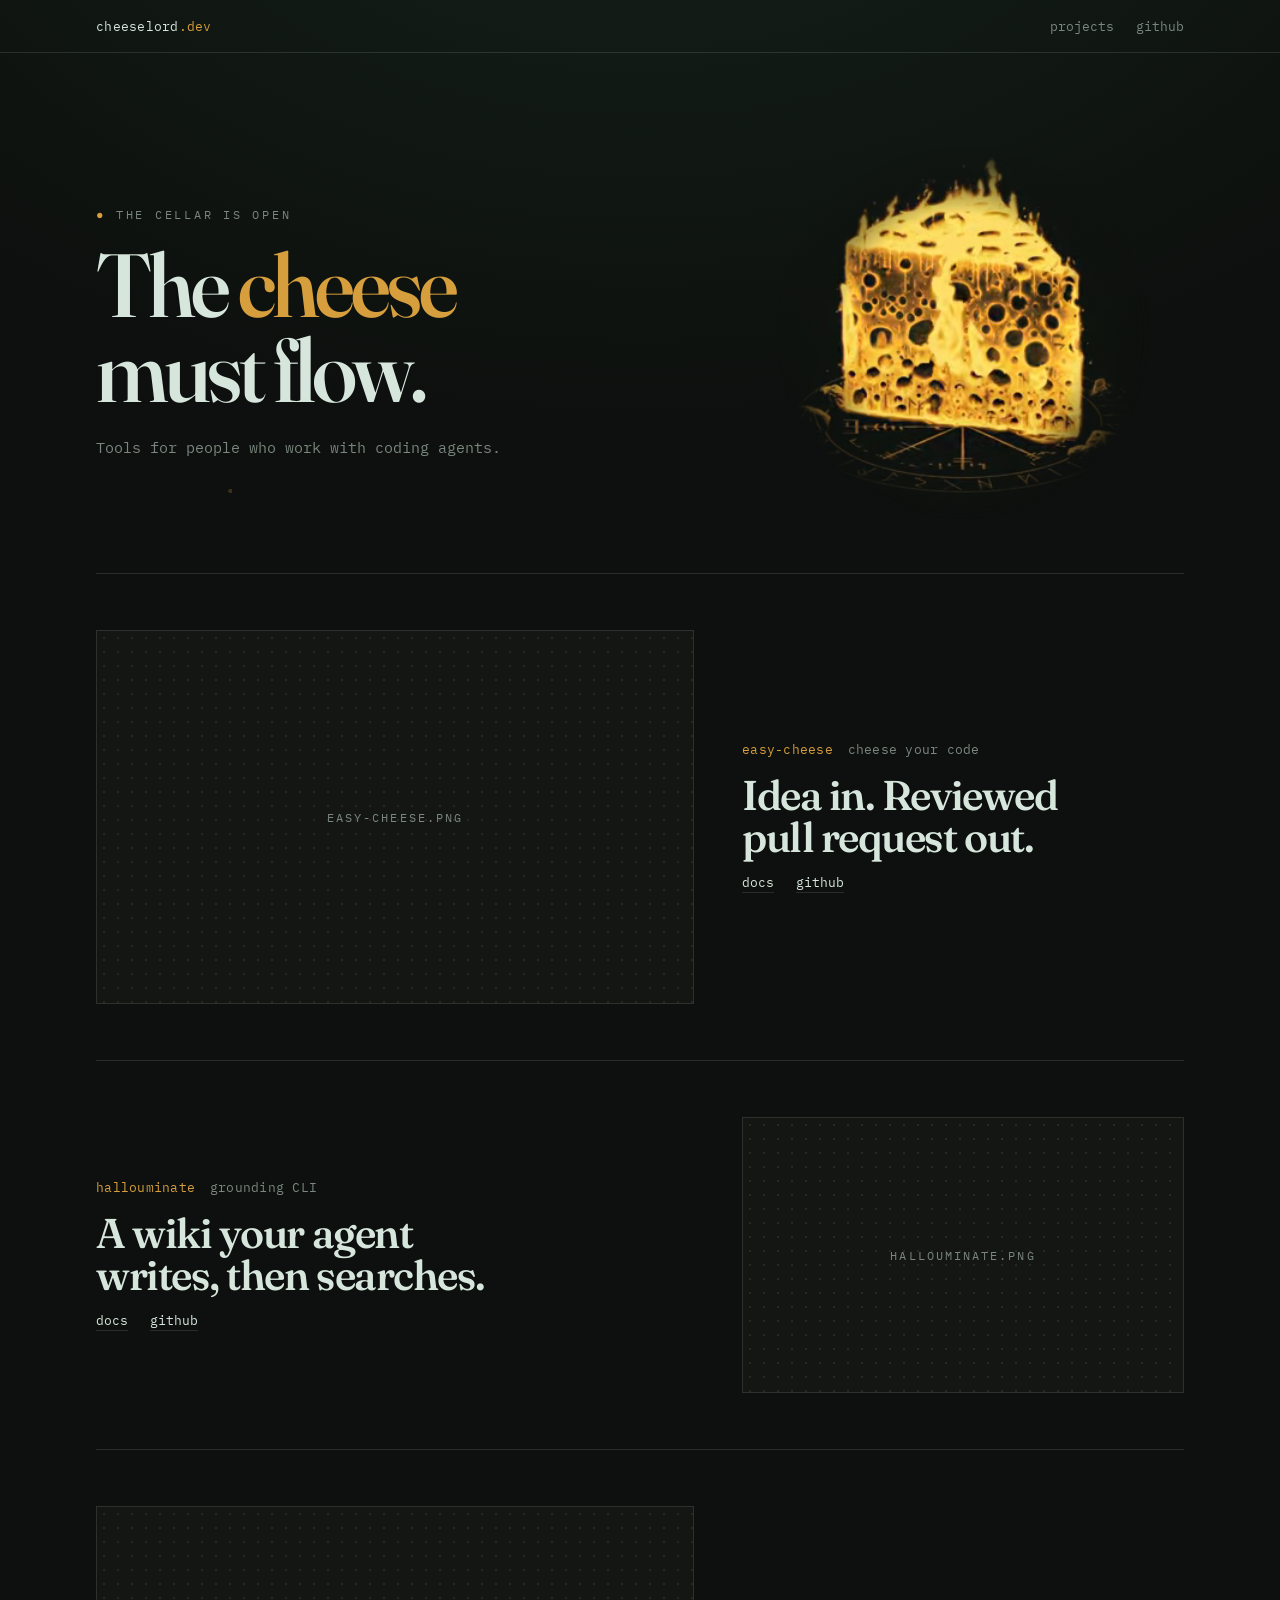
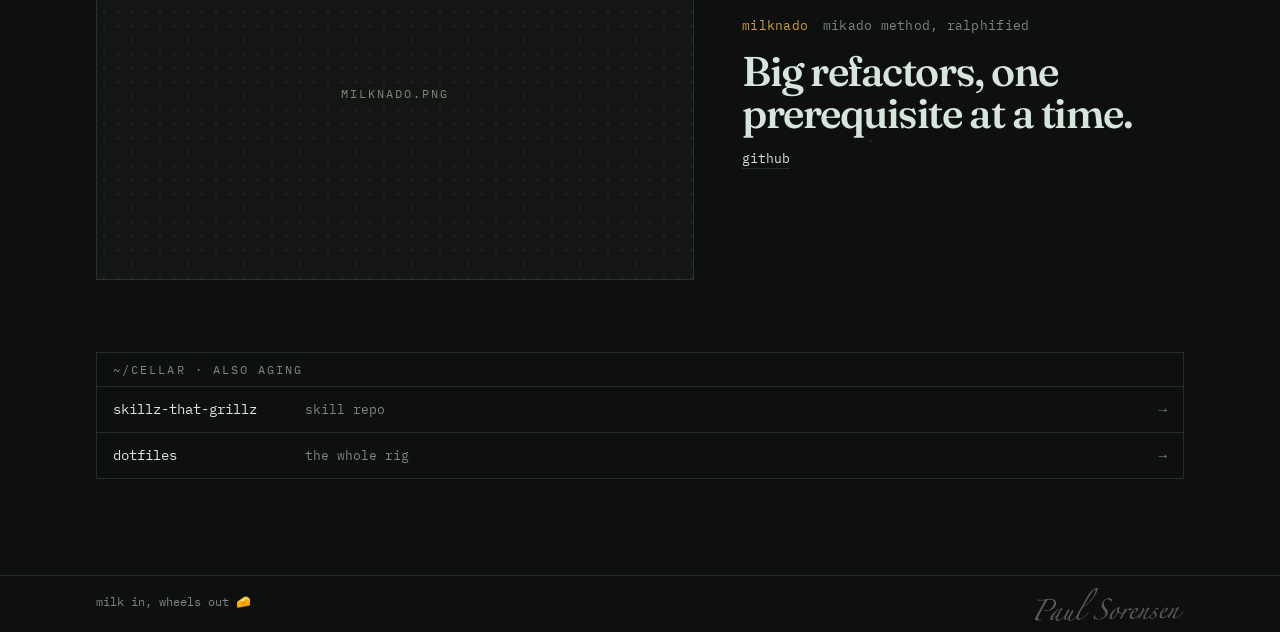
==== index.html @ 92af04fb "design: shelf layout with one line per wheel and screenshot slots Replace the single cellar listing " ====
<!doctype html>
<html lang="en">
<head>
  <meta charset="utf-8">
  <meta name="viewport" content="width=device-width, initial-scale=1">
  <meta name="color-scheme" content="dark">
  <title>🧀</title>
  <link rel="icon" type="image/png" sizes="256x256" href="favicon.png">
  <link rel="apple-touch-icon" href="apple-touch-icon.png">
  <meta name="description" content="Paul Sorensen — projects">
  <meta name="theme-color" content="#0b0e0c">
  <meta property="og:type" content="website">
  <meta property="og:title" content="Paul Sorensen — cheeselord.dev">
  <meta property="og:description" content="The cheese must flow.">
  <meta property="og:url" content="https://cheeselord.dev/">
  <meta property="og:image" content="https://cheeselord.dev/cheeselord-still.jpg">
  <link rel="preload" as="font" type="font/woff2" href="assets/fonts/fraunces-latin-variable.woff2" crossorigin>
  <link rel="preload" as="font" type="font/woff2" href="assets/fonts/ibm-plex-mono-latin.woff2" crossorigin>
  <!-- the shared shell first, this page's own additions second -->
  <link rel="stylesheet" href="styles/vendor/cheeselord.css">
  <link rel="stylesheet" href="styles/site.css">
</head>
<body>
<header>
  <div class="wrap">
    <a class="brand" href="/">cheeselord<b>.dev</b></a>
    <nav class="top" aria-label="Site"><a href="#cellar">projects</a><a href="https://github.com/paulnsorensen">github</a></nav>
  </div>
</header>
<main>

  <section class="wrap hero">
    <div>
      <p class="eyebrow">The cellar is open</p>
      <h1>The <em>cheese</em> must flow.</h1>
      <p class="lede">Tools for people who work with coding agents.</p>
    </div>
    <div class="ember-box">
      <video class="ember" width="320" height="320" autoplay muted loop playsinline
             poster="cheeselord-still.jpg" role="img" aria-label="The Cheese Lord: a block of cheese burning atop a runic sigil">
        <source src="cheeselord.webm" type="video/webm">
        <source src="cheeselord.mp4" type="video/mp4">
      </video>
    </div>
  </section>

  <div class="wrap shelf" id="cellar">

    <article class="wheel-row">
      <figure class="shot">
        <img src="assets/shots/easy-cheese.png" alt="" onerror="this.parentNode.classList.add('empty')">
        <span class="ph">easy-cheese.png</span>
      </figure>
      <div class="about">
        <span class="name">easy-cheese <i>cheese your code</i></span>
        <h2>Idea in. Reviewed pull request out.</h2>
        <p class="go"><a href="/easy-cheese">docs</a><a href="https://github.com/paulnsorensen/easy-cheese">github</a></p>
      </div>
    </article>

    <article class="wheel-row">
      <figure class="shot">
        <img src="assets/shots/hallouminate.png" alt="" onerror="this.parentNode.classList.add('empty')">
        <span class="ph">hallouminate.png</span>
      </figure>
      <div class="about">
        <span class="name">hallouminate <i>grounding CLI</i></span>
        <h2>A wiki your agent writes, then searches.</h2>
        <p class="go"><a href="/hallouminate">docs</a><a href="https://github.com/paulnsorensen/hallouminate">github</a></p>
      </div>
    </article>

    <article class="wheel-row">
      <figure class="shot">
        <img src="assets/shots/milknado.png" alt="" onerror="this.parentNode.classList.add('empty')">
        <span class="ph">milknado.png</span>
      </figure>
      <div class="about">
        <span class="name">milknado <i>mikado method, ralphified</i></span>
        <h2>Big refactors, one prerequisite at a time.</h2>
        <p class="go"><a href="https://github.com/paulnsorensen/milknado">github</a></p>
      </div>
    </article>

    <nav class="cellar" aria-label="More projects">
      <div class="cellar-head">~/cellar · also aging</div>
      <a href="https://github.com/paulnsorensen/skillz-that-grillz"><strong>skillz-that-grillz</strong> <span>skill repo</span> <i aria-hidden="true">→</i></a>
      <a href="https://github.com/paulnsorensen/dotfiles"><strong>dotfiles</strong> <span>the whole rig</span> <i aria-hidden="true">→</i></a>
    </nav>

  </div>
</main>
<footer>
  <div class="wrap"><span>milk in, wheels out 🧀</span><img class="signature" src="assets/signature.png" alt="" width="343" height="77"></div>
</footer>
<script>
  if (matchMedia("(prefers-reduced-motion: reduce)").matches) {
    const v = document.querySelector("video");
    v.removeAttribute("autoplay");
    v.pause();
  }
</script>
</body>
</html>
---- styles/vendor/cheeselord.css ----
@import "./fonts.css";
@import "./header.css";
/* The portal's cellar green is a flavor like any other, imported into a layer so
   an unlayered styles/flavors/*.css sheet a page loads wins in either import
   order — a flavored page needs no re-mapping and no import-order discipline. */
@import "./flavors/cheeselord.css" layer(flavor);

@property --cellar { syntax: "<color>"; inherits: true; initial-value: #0b0e0c; }
@property --panel { syntax: "<color>"; inherits: true; initial-value: #10140f; }
@property --bone { syntax: "<color>"; inherits: true; initial-value: #e9e2d0; }
@property --dim { syntax: "<color>"; inherits: true; initial-value: #8d8878; }
@property --gold { syntax: "<color>"; inherits: true; initial-value: #d9a13b; }
@property --glow { syntax: "<color>"; inherits: true; initial-value: #1c31248c; }

:root {
  color-scheme: dark;
  --cellar: var(--cl-ink);
  --panel: var(--cl-panel);
  --bone: var(--cl-bone);
  --dim: var(--cl-dim);
  --gold: var(--cl-amber);
  --hairline: oklch(from var(--bone) l c h / 13%);
  /* the ceiling wash above the field: takes the field's own hue, one token to retint */
  --glow: oklch(from var(--cellar) 29% 0.035 h / 55%);
}
* { box-sizing: border-box; margin: 0; }
body {
  min-block-size: 100vh;
  min-block-size: 100dvh;
  background:
    radial-gradient(circle 2px at 18% 22%, oklch(from var(--gold) l c h / 22%) 99%, transparent),
    radial-gradient(circle 1.5px at 82% 12%, oklch(from var(--bone) l c h / 10%) 99%, transparent),
    radial-gradient(circle 1.5px at 68% 78%, oklch(from var(--bone) l c h / 8%) 99%, transparent),
    radial-gradient(circle 2px at 8% 82%, oklch(from var(--bone) l c h / 7%) 99%, transparent),
    radial-gradient(circle 1.5px at 92% 55%, oklch(from var(--gold) l c h / 12%) 99%, transparent),
    radial-gradient(ellipse 60rem 40rem at 50% -10%, var(--glow), transparent),
    var(--cellar);
  color: var(--bone);
  font-family: var(--mono);
}
.wrap { width: min(68rem, calc(100% - 3rem)); margin-inline: auto; }

header { border-block-end: 1px solid var(--hairline); }
header .wrap { display: flex; align-items: baseline; justify-content: space-between; padding-block: 1.1rem; font-size: 0.82rem; }
.brand { color: var(--bone); letter-spacing: 0.02em; text-decoration: none; }
.brand b { color: var(--gold); font-weight: 400; }

main .wrap { display: grid; grid-template-columns: 1.15fr 0.85fr; gap: 3rem; align-items: center; padding-block: 5.5rem 3rem; }

.eyebrow { font-size: 0.78rem; letter-spacing: 0.22em; text-transform: uppercase; color: var(--dim); }
.eyebrow::before { content: "● "; color: var(--gold); }
h1 {
  margin-block: 1.2rem 1.4rem;
  font-family: Fraunces, Georgia, serif;
  font-variation-settings: "SOFT" 0, "WONK" 1;
  font-weight: 560;
  font-size: clamp(3.4rem, 7.5vw, 5.6rem);
  line-height: 0.95;
  letter-spacing: -0.045em;
  text-wrap: balance;
}
h1 em { font-style: normal; color: var(--gold); }
.lede { font-size: 0.95rem; line-height: 1.7; color: var(--dim); max-width: 34rem; text-wrap: pretty; }

.cellar { margin-block-start: 3.2rem; border: 1px solid var(--hairline); }
.cellar-head { padding: 0.55rem 1rem; font-size: 0.72rem; letter-spacing: 0.18em; text-transform: uppercase; color: var(--dim); border-block-end: 1px solid var(--hairline); }
.cellar a { display: grid; grid-template-columns: 11rem 1fr auto; gap: 1rem; align-items: baseline; padding: 0.85rem 1rem; color: var(--bone); text-decoration: none; font-size: 0.88rem; border-block-end: 1px solid var(--hairline); }
.cellar a:last-child { border-block-end: 0; }
.cellar a span { color: var(--dim); font-size: 0.82rem; }
.cellar a i { font-style: normal; color: var(--dim); transition: transform 0.15s; }
.cellar a:hover { background: var(--panel); }
.cellar a:hover i { color: var(--gold); transform: translateX(3px); }
.cellar a:hover strong { color: var(--gold); }
.cellar strong { font-weight: 400; }

/* the wheel: a dot-matrix wheel of gold, eyes punched out */
.wheel-box { display: grid; place-items: center; }
.wheel {
  --dot: 7px;
  inline-size: min(24rem, 90%);
  aspect-ratio: 1;
  border-radius: 50%;
  background:
    radial-gradient(circle 3rem at 63% 58%, var(--cellar) 97%, transparent),
    radial-gradient(circle 1.7rem at 34% 30%, var(--cellar) 97%, transparent),
    radial-gradient(circle 1.1rem at 42% 68%, var(--cellar) 97%, transparent),
    radial-gradient(circle calc(var(--dot) * 0.32), var(--gold) 98%, transparent) 0 0 / var(--dot) var(--dot),
    transparent;
  -webkit-mask: radial-gradient(circle closest-side, #000 98%, transparent);
  mask: radial-gradient(circle closest-side, #000 98%, transparent);
  filter: drop-shadow(0 0 3.5rem oklch(from var(--gold) l c h / 18%));
}
@media (max-width: 56rem) {
  main .wrap { grid-template-columns: 1fr; padding-block-start: 3.5rem; }
  .wheel-box { order: -1; }
  .wheel { inline-size: min(15rem, 70%); }
  .cellar a { grid-template-columns: 1fr auto; }
  .cellar a span { grid-column: 1 / -1; }
  .cellar a i { grid-row: 1; grid-column: 2; }
}

footer { border-block-start: 1px solid var(--hairline); margin-block-start: 4rem; }
footer .wrap { padding-block: 1.1rem; font-size: 0.75rem; color: var(--dim); display: flex; justify-content: space-between; gap: 1rem; flex-wrap: wrap; }
footer b { color: var(--gold); font-weight: 400; }

::selection { background: var(--gold); color: var(--cellar); }
@supports (color: contrast-color(red)) {
  ::selection { background: var(--gold); color: contrast-color(var(--gold)); }
}
:focus-visible { outline: 2px solid var(--gold); outline-offset: 3px; }
---- styles/site.css ----
/* cheeselord.dev — what is unique to this page, and nothing else.
   The shell, the fonts, the cellar flavor, and the header all come from
   @cheeselord/design, vendored under styles/vendor/ by scripts/sync-design.sh
   and loaded ahead of this file. */

/* the page is a column so the footer sits at the bottom of a short viewport */
body { display: flex; flex-direction: column; }
main { flex: 1; }

/* header: the package's brand, plus two quiet links */
.top { display: flex; gap: 1.4rem; }
.top a { color: var(--dim); text-decoration: none; }
.top a:hover { color: var(--gold); }

/* the hero keeps the package's two-column grid (main .wrap) and only tightens its bottom */
.hero { padding-block-end: 2rem; }
.lede { font-size: 0.95rem; }

/* the hero artifact: the Cheese Lord burning on his sigil, feathered into the
   cellar dark. Stands where the package's dot-matrix wheel would be. */
.ember-box { display: grid; place-items: center; }
.ember {
  inline-size: min(24rem, 90%);
  height: auto;
  display: block;
  user-select: none;
  -webkit-mask: radial-gradient(ellipse closest-side, #000 62%, transparent 97%);
  mask: radial-gradient(ellipse closest-side, #000 62%, transparent 97%);
  filter: drop-shadow(0 0 3.5rem oklch(from var(--gold) l c h / 18%));
}

/* the shelf: one row per wheel, image first, one line of type, links.
   Overrides the package's main .wrap grid, which is sized for the hero. */
main .shelf { display: block; padding-block: 0 2rem; }

.wheel-row {
  display: grid;
  grid-template-columns: 1.15fr 0.85fr;
  gap: 3rem;
  align-items: center;
  padding-block: 3.5rem;
  border-block-start: 1px solid var(--hairline);
}
.wheel-row:nth-child(even) .shot { order: 2; }

.about { display: grid; gap: 1rem; }
.name { font-size: 0.82rem; color: var(--gold); letter-spacing: 0.02em; }
.name i { font-style: normal; color: var(--dim); margin-inline-start: 0.8ch; }
.about h2 {
  font-family: Fraunces, Georgia, serif;
  font-variation-settings: "SOFT" 0, "WONK" 1;
  font-weight: 560;
  font-size: clamp(1.9rem, 3.4vw, 2.6rem);
  line-height: 1.02;
  letter-spacing: -0.035em;
  text-wrap: balance;
}
.go { display: flex; gap: 1.4rem; font-size: 0.82rem; }
.go a { color: var(--bone); text-decoration: none; border-block-end: 1px solid var(--hairline); padding-block-end: 1px; }
.go a:hover { color: var(--gold); border-color: var(--gold); }

/* the screenshot slot: assets/shots/<wheel>.png when it exists, a marked
   panel until then. The image sits in a panel with the package's hairline. */
.shot {
  position: relative;
  aspect-ratio: 16 / 10;
  max-width: 100%;
  border: 1px solid var(--hairline);
  background: var(--panel);
  overflow: hidden;
}
.shot img { display: block; inline-size: 100%; block-size: 100%; object-fit: cover; }
.shot .ph {
  position: absolute; inset: 0;
  display: none;
  place-items: center;
  font-size: 0.72rem;
  letter-spacing: 0.18em;
  text-transform: uppercase;
  color: var(--dim);
  background:
    radial-gradient(circle 1px, oklch(from var(--bone) l c h / 9%) 98%, transparent) 0 0 / 14px 14px;
}
.shot.empty img { display: none; }
.shot.empty .ph { display: grid; }

/* the rest of the cellar reuses the package's listing, with a lighter top margin */
.shelf .cellar { margin-block: 1rem 0; }

/* the signature: Zapfino pre-rendered to an image asset so the one-font-pair
   invariant holds without shipping a third face */
.signature {
  block-size: 2.1rem;
  inline-size: auto;
  margin-block: -0.4rem;
  opacity: 0.36;
  transform: rotate(-1deg);
  user-select: none;
}

@media (max-width: 56rem) {
  .ember-box { order: -1; }
  .ember { inline-size: min(15rem, 70%); }
  .wheel-row { grid-template-columns: 1fr; gap: 1.4rem; padding-block: 2.5rem; }
  .wheel-row:nth-child(even) .shot { order: 0; }
}
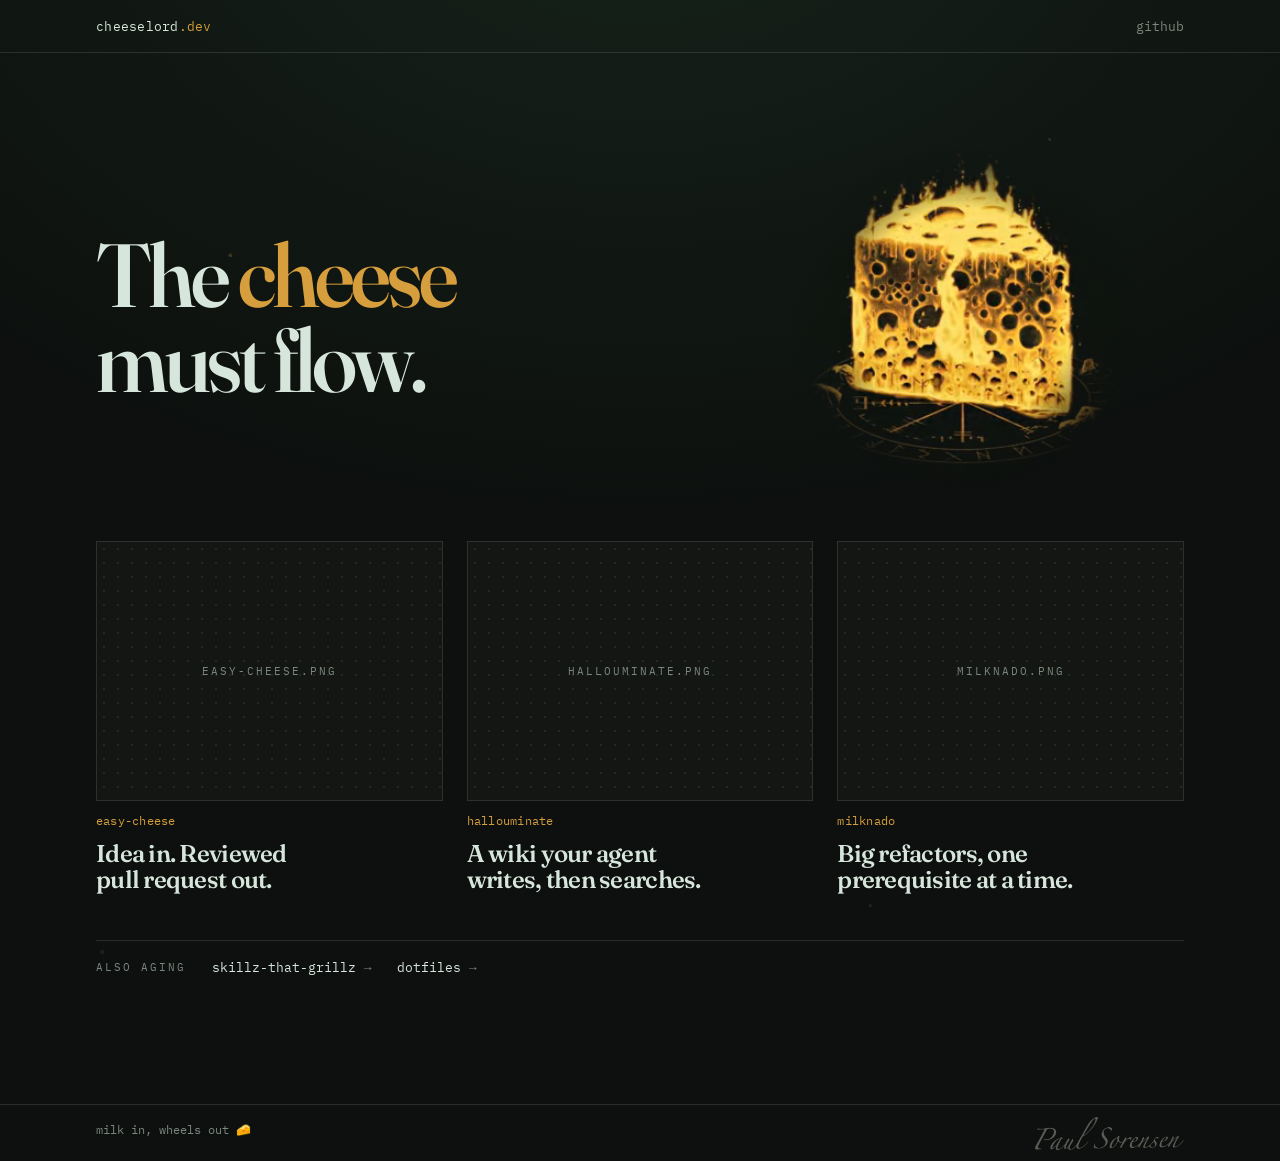
==== commit 6a0fc3bc: "design: one-screen shelf — three tiles, one line each Drop the eyebrow, lede and per-row layout. The" ====
--- a/index.html
+++ b/index.html
@@ -24,17 +24,13 @@
 <header>
   <div class="wrap">
     <a class="brand" href="/">cheeselord<b>.dev</b></a>
-    <nav class="top" aria-label="Site"><a href="#cellar">projects</a><a href="https://github.com/paulnsorensen">github</a></nav>
+    <a class="top" href="https://github.com/paulnsorensen">github</a>
   </div>
 </header>
 <main>
 
   <section class="wrap hero">
-    <div>
-      <p class="eyebrow">The cellar is open</p>
-      <h1>The <em>cheese</em> must flow.</h1>
-      <p class="lede">Tools for people who work with coding agents.</p>
-    </div>
+    <h1>The <em>cheese</em> must flow.</h1>
     <div class="ember-box">
       <video class="ember" width="320" height="320" autoplay muted loop playsinline
              poster="cheeselord-still.jpg" role="img" aria-label="The Cheese Lord: a block of cheese burning atop a runic sigil">
@@ -44,51 +40,39 @@
     </div>
   </section>
 
-  <div class="wrap shelf" id="cellar">
-
-    <article class="wheel-row">
+  <section class="wrap shelf" aria-label="Projects">
+    <a class="tile" href="/easy-cheese">
       <figure class="shot">
         <img src="assets/shots/easy-cheese.png" alt="" onerror="this.parentNode.classList.add('empty')">
         <span class="ph">easy-cheese.png</span>
       </figure>
-      <div class="about">
-        <span class="name">easy-cheese <i>cheese your code</i></span>
-        <h2>Idea in. Reviewed pull request out.</h2>
-        <p class="go"><a href="/easy-cheese">docs</a><a href="https://github.com/paulnsorensen/easy-cheese">github</a></p>
-      </div>
-    </article>
-
-    <article class="wheel-row">
+      <span class="name">easy-cheese</span>
+      <h2>Idea in. Reviewed pull request out.</h2>
+    </a>
+    <a class="tile" href="/hallouminate">
       <figure class="shot">
         <img src="assets/shots/hallouminate.png" alt="" onerror="this.parentNode.classList.add('empty')">
         <span class="ph">hallouminate.png</span>
       </figure>
-      <div class="about">
-        <span class="name">hallouminate <i>grounding CLI</i></span>
-        <h2>A wiki your agent writes, then searches.</h2>
-        <p class="go"><a href="/hallouminate">docs</a><a href="https://github.com/paulnsorensen/hallouminate">github</a></p>
-      </div>
-    </article>
-
-    <article class="wheel-row">
+      <span class="name">hallouminate</span>
+      <h2>A wiki your agent writes, then searches.</h2>
+    </a>
+    <a class="tile" href="https://github.com/paulnsorensen/milknado">
       <figure class="shot">
         <img src="assets/shots/milknado.png" alt="" onerror="this.parentNode.classList.add('empty')">
         <span class="ph">milknado.png</span>
       </figure>
-      <div class="about">
-        <span class="name">milknado <i>mikado method, ralphified</i></span>
-        <h2>Big refactors, one prerequisite at a time.</h2>
-        <p class="go"><a href="https://github.com/paulnsorensen/milknado">github</a></p>
-      </div>
-    </article>
+      <span class="name">milknado</span>
+      <h2>Big refactors, one prerequisite at a time.</h2>
+    </a>
+  </section>
 
-    <nav class="cellar" aria-label="More projects">
-      <div class="cellar-head">~/cellar · also aging</div>
-      <a href="https://github.com/paulnsorensen/skillz-that-grillz"><strong>skillz-that-grillz</strong> <span>skill repo</span> <i aria-hidden="true">→</i></a>
-      <a href="https://github.com/paulnsorensen/dotfiles"><strong>dotfiles</strong> <span>the whole rig</span> <i aria-hidden="true">→</i></a>
-    </nav>
+  <p class="wrap also">
+    <span>also aging</span>
+    <a href="https://github.com/paulnsorensen/skillz-that-grillz">skillz-that-grillz</a>
+    <a href="https://github.com/paulnsorensen/dotfiles">dotfiles</a>
+  </p>
 
-  </div>
 </main>
 <footer>
   <div class="wrap"><span>milk in, wheels out 🧀</span><img class="signature" src="assets/signature.png" alt="" width="343" height="77"></div>
--- a/styles/site.css
+++ b/styles/site.css
@@ -7,20 +7,19 @@
 body { display: flex; flex-direction: column; }
 main { flex: 1; }
 
-/* header: the package's brand, plus two quiet links */
-.top { display: flex; gap: 1.4rem; }
-.top a { color: var(--dim); text-decoration: none; }
-.top a:hover { color: var(--gold); }
+/* header: the package's brand, plus one quiet link */
+.top { color: var(--dim); text-decoration: none; }
+.top:hover { color: var(--gold); }
 
-/* the hero keeps the package's two-column grid (main .wrap) and only tightens its bottom */
-.hero { padding-block-end: 2rem; }
-.lede { font-size: 0.95rem; }
+/* the hero keeps the package's two-column grid (main .wrap): headline, ember */
+.hero { padding-block: 4.5rem 3rem; }
+.hero h1 { margin-block: 0; }
 
 /* the hero artifact: the Cheese Lord burning on his sigil, feathered into the
    cellar dark. Stands where the package's dot-matrix wheel would be. */
 .ember-box { display: grid; place-items: center; }
 .ember {
-  inline-size: min(24rem, 90%);
+  inline-size: min(22rem, 90%);
   height: auto;
   display: block;
   user-select: none;
@@ -29,63 +28,65 @@
   filter: drop-shadow(0 0 3.5rem oklch(from var(--gold) l c h / 18%));
 }
 
-/* the shelf: one row per wheel, image first, one line of type, links.
+/* the shelf: three tiles side by side, each one link — image, name, one line.
    Overrides the package's main .wrap grid, which is sized for the hero. */
-main .shelf { display: block; padding-block: 0 2rem; }
-
-.wheel-row {
-  display: grid;
-  grid-template-columns: 1.15fr 0.85fr;
-  gap: 3rem;
-  align-items: center;
-  padding-block: 3.5rem;
-  border-block-start: 1px solid var(--hairline);
+main .shelf {
+  grid-template-columns: repeat(3, 1fr);
+  gap: 1.5rem;
+  align-items: start;
+  padding-block: 0;
 }
-.wheel-row:nth-child(even) .shot { order: 2; }
-
-.about { display: grid; gap: 1rem; }
-.name { font-size: 0.82rem; color: var(--gold); letter-spacing: 0.02em; }
-.name i { font-style: normal; color: var(--dim); margin-inline-start: 0.8ch; }
-.about h2 {
+.tile { display: grid; gap: 0.7rem; color: var(--bone); text-decoration: none; }
+.name { font-size: 0.78rem; letter-spacing: 0.02em; color: var(--gold); }
+.tile h2 {
   font-family: Fraunces, Georgia, serif;
   font-variation-settings: "SOFT" 0, "WONK" 1;
   font-weight: 560;
-  font-size: clamp(1.9rem, 3.4vw, 2.6rem);
-  line-height: 1.02;
-  letter-spacing: -0.035em;
+  font-size: clamp(1.35rem, 1.9vw, 1.6rem);
+  line-height: 1.08;
+  letter-spacing: -0.03em;
   text-wrap: balance;
 }
-.go { display: flex; gap: 1.4rem; font-size: 0.82rem; }
-.go a { color: var(--bone); text-decoration: none; border-block-end: 1px solid var(--hairline); padding-block-end: 1px; }
-.go a:hover { color: var(--gold); border-color: var(--gold); }
+.tile:hover h2 { color: var(--gold); }
 
 /* the screenshot slot: assets/shots/<wheel>.png when it exists, a marked
-   panel until then. The image sits in a panel with the package's hairline. */
+   panel until then */
 .shot {
   position: relative;
-  aspect-ratio: 16 / 10;
+  aspect-ratio: 4 / 3;
   max-width: 100%;
   border: 1px solid var(--hairline);
   background: var(--panel);
   overflow: hidden;
+  transition: border-color 0.15s;
 }
+.tile:hover .shot { border-color: var(--gold); }
 .shot img { display: block; inline-size: 100%; block-size: 100%; object-fit: cover; }
 .shot .ph {
   position: absolute; inset: 0;
   display: none;
   place-items: center;
-  font-size: 0.72rem;
+  font-size: 0.7rem;
   letter-spacing: 0.18em;
   text-transform: uppercase;
   color: var(--dim);
-  background:
-    radial-gradient(circle 1px, oklch(from var(--bone) l c h / 9%) 98%, transparent) 0 0 / 14px 14px;
+  background: radial-gradient(circle 1px, oklch(from var(--bone) l c h / 9%) 98%, transparent) 0 0 / 14px 14px;
 }
 .shot.empty img { display: none; }
 .shot.empty .ph { display: grid; }
 
-/* the rest of the cellar reuses the package's listing, with a lighter top margin */
-.shelf .cellar { margin-block: 1rem 0; }
+/* the rest of the cellar, on one line */
+main .also {
+  display: flex; flex-wrap: wrap; gap: 0.4rem 1.6rem;
+  margin-block: 3rem 1rem;
+  padding-block-start: 1.1rem;
+  border-block-start: 1px solid var(--hairline);
+  font-size: 0.8rem;
+}
+.also span { color: var(--dim); letter-spacing: 0.18em; text-transform: uppercase; font-size: 0.7rem; align-self: center; }
+.also a { color: var(--bone); text-decoration: none; }
+.also a:hover { color: var(--gold); }
+.also a::after { content: " →"; color: var(--dim); }
 
 /* the signature: Zapfino pre-rendered to an image asset so the one-font-pair
    invariant holds without shipping a third face */
@@ -99,8 +100,8 @@
 }
 
 @media (max-width: 56rem) {
+  .hero { padding-block: 2.5rem 2rem; }
   .ember-box { order: -1; }
   .ember { inline-size: min(15rem, 70%); }
-  .wheel-row { grid-template-columns: 1fr; gap: 1.4rem; padding-block: 2.5rem; }
-  .wheel-row:nth-child(even) .shot { order: 0; }
+  main .shelf { grid-template-columns: 1fr; gap: 2.2rem; }
 }
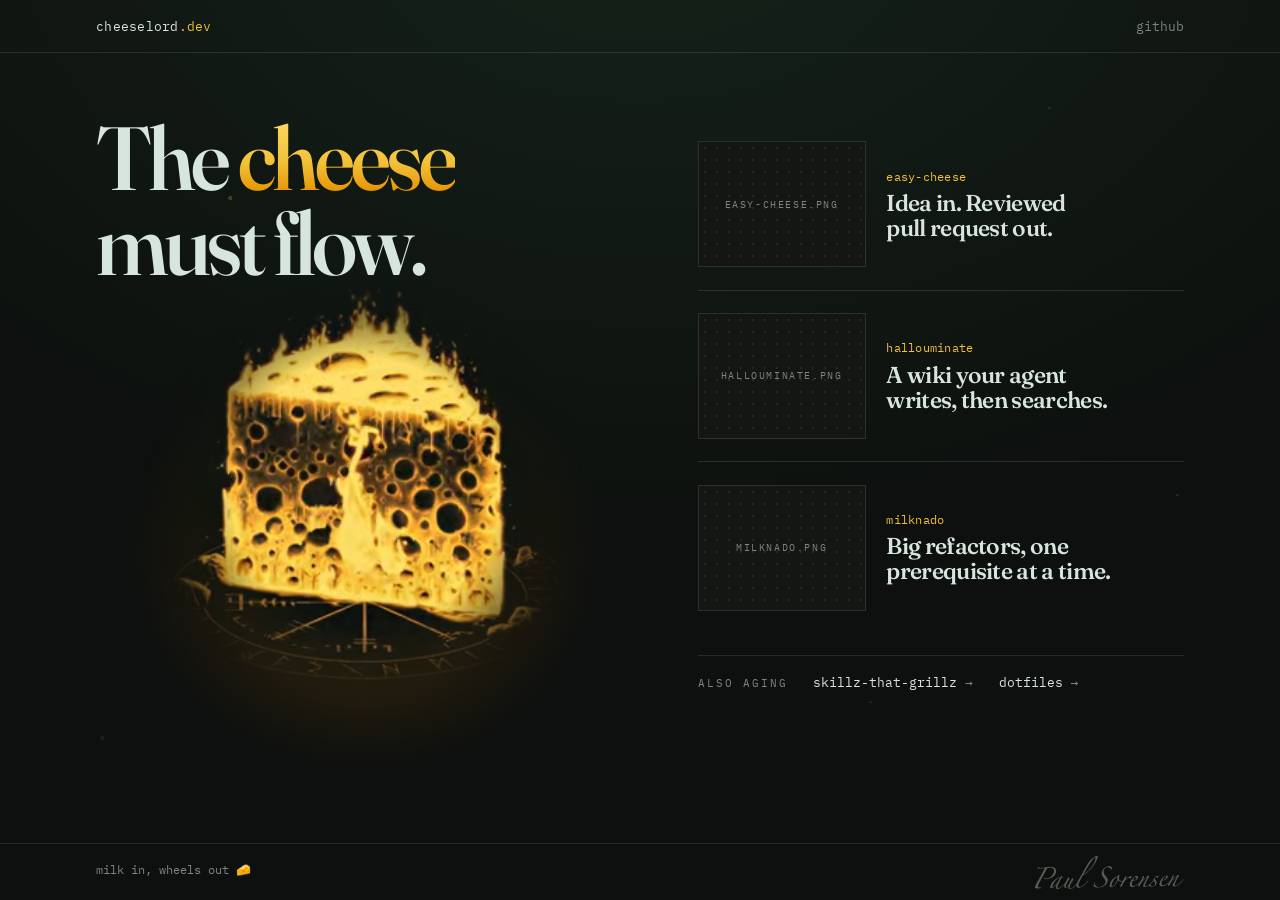
==== commit 5dd406a5: "design: altar left, shelf right; accent takes the ember's yellow Two columns filling the viewport: t" ====
--- a/index.html
+++ b/index.html
@@ -28,51 +28,58 @@
   </div>
 </header>
 <main>
+  <div class="wrap stage">
 
-  <section class="wrap hero">
-    <h1>The <em>cheese</em> must flow.</h1>
-    <div class="ember-box">
-      <video class="ember" width="320" height="320" autoplay muted loop playsinline
-             poster="cheeselord-still.jpg" role="img" aria-label="The Cheese Lord: a block of cheese burning atop a runic sigil">
-        <source src="cheeselord.webm" type="video/webm">
-        <source src="cheeselord.mp4" type="video/mp4">
-      </video>
-    </div>
-  </section>
+    <section class="altar" aria-label="Intro">
+      <h1>The <em>cheese</em> must flow.</h1>
+      <div class="ember-box">
+        <video class="ember" width="320" height="320" autoplay muted loop playsinline
+               poster="cheeselord-still.jpg" role="img" aria-label="The Cheese Lord: a block of cheese burning atop a runic sigil">
+          <source src="cheeselord.webm" type="video/webm">
+          <source src="cheeselord.mp4" type="video/mp4">
+        </video>
+      </div>
+    </section>
 
-  <section class="wrap shelf" aria-label="Projects">
-    <a class="tile" href="/easy-cheese">
-      <figure class="shot">
-        <img src="assets/shots/easy-cheese.png" alt="" onerror="this.parentNode.classList.add('empty')">
-        <span class="ph">easy-cheese.png</span>
-      </figure>
-      <span class="name">easy-cheese</span>
-      <h2>Idea in. Reviewed pull request out.</h2>
-    </a>
-    <a class="tile" href="/hallouminate">
-      <figure class="shot">
-        <img src="assets/shots/hallouminate.png" alt="" onerror="this.parentNode.classList.add('empty')">
-        <span class="ph">hallouminate.png</span>
-      </figure>
-      <span class="name">hallouminate</span>
-      <h2>A wiki your agent writes, then searches.</h2>
-    </a>
-    <a class="tile" href="https://github.com/paulnsorensen/milknado">
-      <figure class="shot">
-        <img src="assets/shots/milknado.png" alt="" onerror="this.parentNode.classList.add('empty')">
-        <span class="ph">milknado.png</span>
-      </figure>
-      <span class="name">milknado</span>
-      <h2>Big refactors, one prerequisite at a time.</h2>
-    </a>
-  </section>
+    <section class="shelf" aria-label="Projects">
+      <a class="tile" href="/easy-cheese">
+        <figure class="shot">
+          <img src="assets/shots/easy-cheese.png" alt="" onerror="this.parentNode.classList.add('empty')">
+          <span class="ph">easy-cheese.png</span>
+        </figure>
+        <span class="about">
+          <span class="name">easy-cheese</span>
+          <h2>Idea in. Reviewed pull request out.</h2>
+        </span>
+      </a>
+      <a class="tile" href="/hallouminate">
+        <figure class="shot">
+          <img src="assets/shots/hallouminate.png" alt="" onerror="this.parentNode.classList.add('empty')">
+          <span class="ph">hallouminate.png</span>
+        </figure>
+        <span class="about">
+          <span class="name">hallouminate</span>
+          <h2>A wiki your agent writes, then searches.</h2>
+        </span>
+      </a>
+      <a class="tile" href="https://github.com/paulnsorensen/milknado">
+        <figure class="shot">
+          <img src="assets/shots/milknado.png" alt="" onerror="this.parentNode.classList.add('empty')">
+          <span class="ph">milknado.png</span>
+        </figure>
+        <span class="about">
+          <span class="name">milknado</span>
+          <h2>Big refactors, one prerequisite at a time.</h2>
+        </span>
+      </a>
+      <p class="also">
+        <span>also aging</span>
+        <a href="https://github.com/paulnsorensen/skillz-that-grillz">skillz-that-grillz</a>
+        <a href="https://github.com/paulnsorensen/dotfiles">dotfiles</a>
+      </p>
+    </section>
 
-  <p class="wrap also">
-    <span>also aging</span>
-    <a href="https://github.com/paulnsorensen/skillz-that-grillz">skillz-that-grillz</a>
-    <a href="https://github.com/paulnsorensen/dotfiles">dotfiles</a>
-  </p>
-
+  </div>
 </main>
 <footer>
   <div class="wrap"><span>milk in, wheels out 🧀</span><img class="signature" src="assets/signature.png" alt="" width="343" height="77"></div>
--- a/styles/site.css
+++ b/styles/site.css
@@ -3,46 +3,90 @@
    @cheeselord/design, vendored under styles/vendor/ by scripts/sync-design.sh
    and loaded ahead of this file. */
 
+/* The accent takes its color from the ember itself: the loop burns at
+   #f0c048 / #f0d860 with #c07818 in the shadows, so the page's gold moves
+   from the package's aged amber to the flame's own yellow, and the ember's
+   glow is orange. The cellar green underneath stays as the package set it. */
+:root {
+  --cl-amber: oklch(83% 0.155 88);
+  --flame: oklch(66% 0.17 60);
+}
+
 /* the page is a column so the footer sits at the bottom of a short viewport */
 body { display: flex; flex-direction: column; }
-main { flex: 1; }
+main { flex: 1; display: flex; }
 
 /* header: the package's brand, plus one quiet link */
 .top { color: var(--dim); text-decoration: none; }
 .top:hover { color: var(--gold); }
 
-/* the hero keeps the package's two-column grid (main .wrap): headline, ember */
-.hero { padding-block: 4.5rem 3rem; }
-.hero h1 { margin-block: 0; }
+/* the stage: altar on the left, shelf on the right, filling the viewport.
+   Overrides the package's main .wrap grid, which is sized for its own hero. */
+main .stage {
+  grid-template-columns: 1.05fr 0.95fr;
+  gap: clamp(2rem, 5vw, 5rem);
+  align-items: stretch;
+  padding-block: 2.5rem;
+}
 
-/* the hero artifact: the Cheese Lord burning on his sigil, feathered into the
-   cellar dark. Stands where the package's dot-matrix wheel would be. */
-.ember-box { display: grid; place-items: center; }
+/* the altar: the headline standing over the burning wheel */
+.altar {
+  position: relative;
+  display: grid;
+  align-content: center;
+  gap: 0.5rem;
+  padding-block: 1rem;
+}
+.altar::before {
+  /* the fire's own light on the cellar wall */
+  content: "";
+  position: absolute;
+  inset: -10% -20%;
+  z-index: -1;
+  pointer-events: none;
+  background:
+    radial-gradient(ellipse 45% 40% at 50% 68%, oklch(from var(--flame) l c h / 24%), transparent 70%),
+    radial-gradient(ellipse 30% 25% at 50% 72%, oklch(from var(--gold) l c h / 14%), transparent 70%);
+}
+.altar h1 { margin-block: 0; position: relative; z-index: 1; }
+.altar h1 em {
+  /* the word burns like the wheel: pale yellow at the top, ember at the base */
+  background: linear-gradient(180deg, oklch(from var(--gold) 92% 0.14 95) 0%, var(--gold) 55%, var(--flame) 100%);
+  -webkit-background-clip: text;
+  background-clip: text;
+  color: transparent;
+}
+.ember-box { display: grid; place-items: center; margin-block-start: -1.5rem; }
 .ember {
-  inline-size: min(22rem, 90%);
+  inline-size: min(28rem, 100%);
   height: auto;
   display: block;
   user-select: none;
-  -webkit-mask: radial-gradient(ellipse closest-side, #000 62%, transparent 97%);
-  mask: radial-gradient(ellipse closest-side, #000 62%, transparent 97%);
-  filter: drop-shadow(0 0 3.5rem oklch(from var(--gold) l c h / 18%));
+  -webkit-mask: radial-gradient(ellipse closest-side, #000 60%, transparent 97%);
+  mask: radial-gradient(ellipse closest-side, #000 60%, transparent 97%);
+  filter: drop-shadow(0 0 4rem oklch(from var(--flame) l c h / 30%));
 }
 
-/* the shelf: three tiles side by side, each one link — image, name, one line.
-   Overrides the package's main .wrap grid, which is sized for the hero. */
-main .shelf {
-  grid-template-columns: repeat(3, 1fr);
-  gap: 1.5rem;
-  align-items: start;
-  padding-block: 0;
+/* the shelf: the wheels stacked, each one link — thumbnail, name, one line */
+.shelf { display: grid; align-content: center; }
+.tile {
+  display: grid;
+  grid-template-columns: minmax(8rem, 10.5rem) 1fr;
+  gap: 1.3rem;
+  align-items: center;
+  padding-block: 1.4rem;
+  color: var(--bone);
+  text-decoration: none;
+  border-block-start: 1px solid var(--hairline);
 }
-.tile { display: grid; gap: 0.7rem; color: var(--bone); text-decoration: none; }
+.tile:first-child { border-block-start: 0; padding-block-start: 0; }
+.about { display: grid; gap: 0.45rem; }
 .name { font-size: 0.78rem; letter-spacing: 0.02em; color: var(--gold); }
 .tile h2 {
   font-family: Fraunces, Georgia, serif;
   font-variation-settings: "SOFT" 0, "WONK" 1;
   font-weight: 560;
-  font-size: clamp(1.35rem, 1.9vw, 1.6rem);
+  font-size: clamp(1.3rem, 1.8vw, 1.55rem);
   line-height: 1.08;
   letter-spacing: -0.03em;
   text-wrap: balance;
@@ -66,19 +110,19 @@
   position: absolute; inset: 0;
   display: none;
   place-items: center;
-  font-size: 0.7rem;
-  letter-spacing: 0.18em;
+  font-size: 0.62rem;
+  letter-spacing: 0.16em;
   text-transform: uppercase;
   color: var(--dim);
-  background: radial-gradient(circle 1px, oklch(from var(--bone) l c h / 9%) 98%, transparent) 0 0 / 14px 14px;
+  background: radial-gradient(circle 1px, oklch(from var(--bone) l c h / 9%) 98%, transparent) 0 0 / 12px 12px;
 }
 .shot.empty img { display: none; }
 .shot.empty .ph { display: grid; }
 
 /* the rest of the cellar, on one line */
-main .also {
+.also {
   display: flex; flex-wrap: wrap; gap: 0.4rem 1.6rem;
-  margin-block: 3rem 1rem;
+  margin-block-start: 1.4rem;
   padding-block-start: 1.1rem;
   border-block-start: 1px solid var(--hairline);
   font-size: 0.8rem;
@@ -100,8 +144,11 @@
 }
 
 @media (max-width: 56rem) {
-  .hero { padding-block: 2.5rem 2rem; }
-  .ember-box { order: -1; }
-  .ember { inline-size: min(15rem, 70%); }
-  main .shelf { grid-template-columns: 1fr; gap: 2.2rem; }
+  main .stage { padding-block: 2rem; }
+  .altar { text-align: center; }
+  .ember-box { margin-block-start: -0.5rem; }
+  .ember { inline-size: min(18rem, 80%); }
 }
+@media (max-width: 30rem) {
+  .tile { grid-template-columns: 1fr; gap: 0.8rem; }
+}
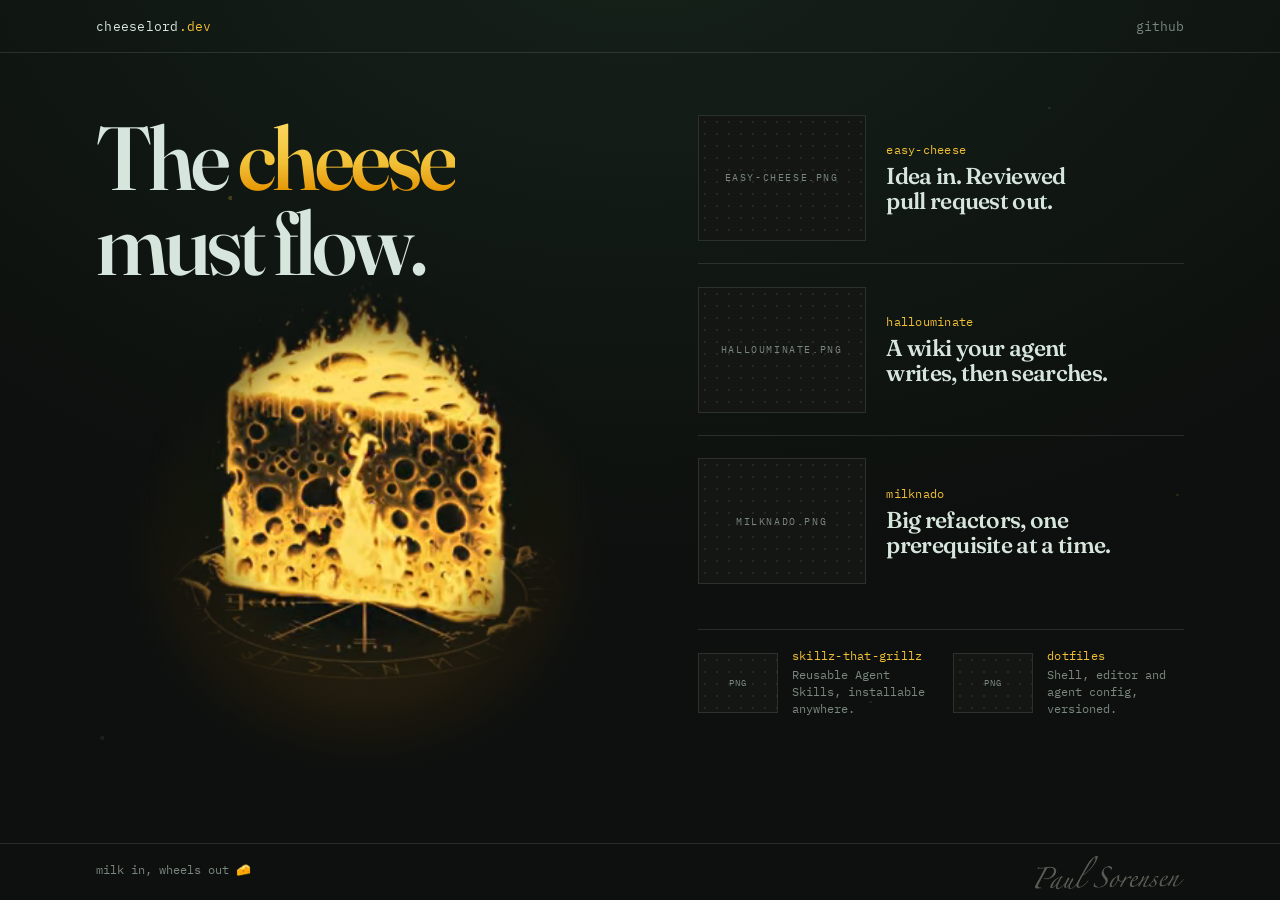
==== commit bdbdb4a3: "design: the smaller wheels get a thumbnail and a quiet one-liner Co-Authored-By: Claude Fable 5.1 <n" ====
--- a/index.html
+++ b/index.html
@@ -72,11 +72,28 @@
           <h2>Big refactors, one prerequisite at a time.</h2>
         </span>
       </a>
-      <p class="also">
-        <span>also aging</span>
-        <a href="https://github.com/paulnsorensen/skillz-that-grillz">skillz-that-grillz</a>
-        <a href="https://github.com/paulnsorensen/dotfiles">dotfiles</a>
-      </p>
+      <div class="also" aria-label="Also aging">
+        <a class="tile small" href="https://github.com/paulnsorensen/skillz-that-grillz">
+          <figure class="shot">
+            <img src="assets/shots/skillz-that-grillz.png" alt="" onerror="this.parentNode.classList.add('empty')">
+            <span class="ph">png</span>
+          </figure>
+          <span class="about">
+            <span class="name">skillz-that-grillz</span>
+            <span class="line">Reusable Agent Skills, installable anywhere.</span>
+          </span>
+        </a>
+        <a class="tile small" href="https://github.com/paulnsorensen/dotfiles">
+          <figure class="shot">
+            <img src="assets/shots/dotfiles.png" alt="" onerror="this.parentNode.classList.add('empty')">
+            <span class="ph">png</span>
+          </figure>
+          <span class="about">
+            <span class="name">dotfiles</span>
+            <span class="line">Shell, editor and agent config, versioned.</span>
+          </span>
+        </a>
+      </div>
     </section>
 
   </div>
--- a/styles/site.css
+++ b/styles/site.css
@@ -119,18 +119,25 @@
 .shot.empty img { display: none; }
 .shot.empty .ph { display: grid; }
 
-/* the rest of the cellar, on one line */
+/* the rest of the cellar: the same row, at half size and half the voice */
 .also {
-  display: flex; flex-wrap: wrap; gap: 0.4rem 1.6rem;
+  display: grid;
+  grid-template-columns: 1fr 1fr;
+  gap: 0 1.5rem;
   margin-block-start: 1.4rem;
-  padding-block-start: 1.1rem;
   border-block-start: 1px solid var(--hairline);
-  font-size: 0.8rem;
 }
-.also span { color: var(--dim); letter-spacing: 0.18em; text-transform: uppercase; font-size: 0.7rem; align-self: center; }
-.also a { color: var(--bone); text-decoration: none; }
-.also a:hover { color: var(--gold); }
-.also a::after { content: " →"; color: var(--dim); }
+.tile.small {
+  grid-template-columns: 5rem 1fr;
+  gap: 0.9rem;
+  padding-block: 1.1rem 0;
+  border-block-start: 0;
+}
+.tile.small .about { gap: 0.2rem; }
+.tile.small .name { font-size: 0.74rem; }
+.tile.small .line { font-size: 0.74rem; line-height: 1.45; color: var(--dim); }
+.tile.small:hover .line { color: var(--bone); }
+.tile.small .shot .ph { font-size: 0.55rem; letter-spacing: 0.12em; }
 
 /* the signature: Zapfino pre-rendered to an image asset so the one-font-pair
    invariant holds without shipping a third face */
@@ -151,4 +158,6 @@
 }
 @media (max-width: 30rem) {
   .tile { grid-template-columns: 1fr; gap: 0.8rem; }
+  .also { grid-template-columns: 1fr; }
+  .tile.small { grid-template-columns: 5rem 1fr; }
 }
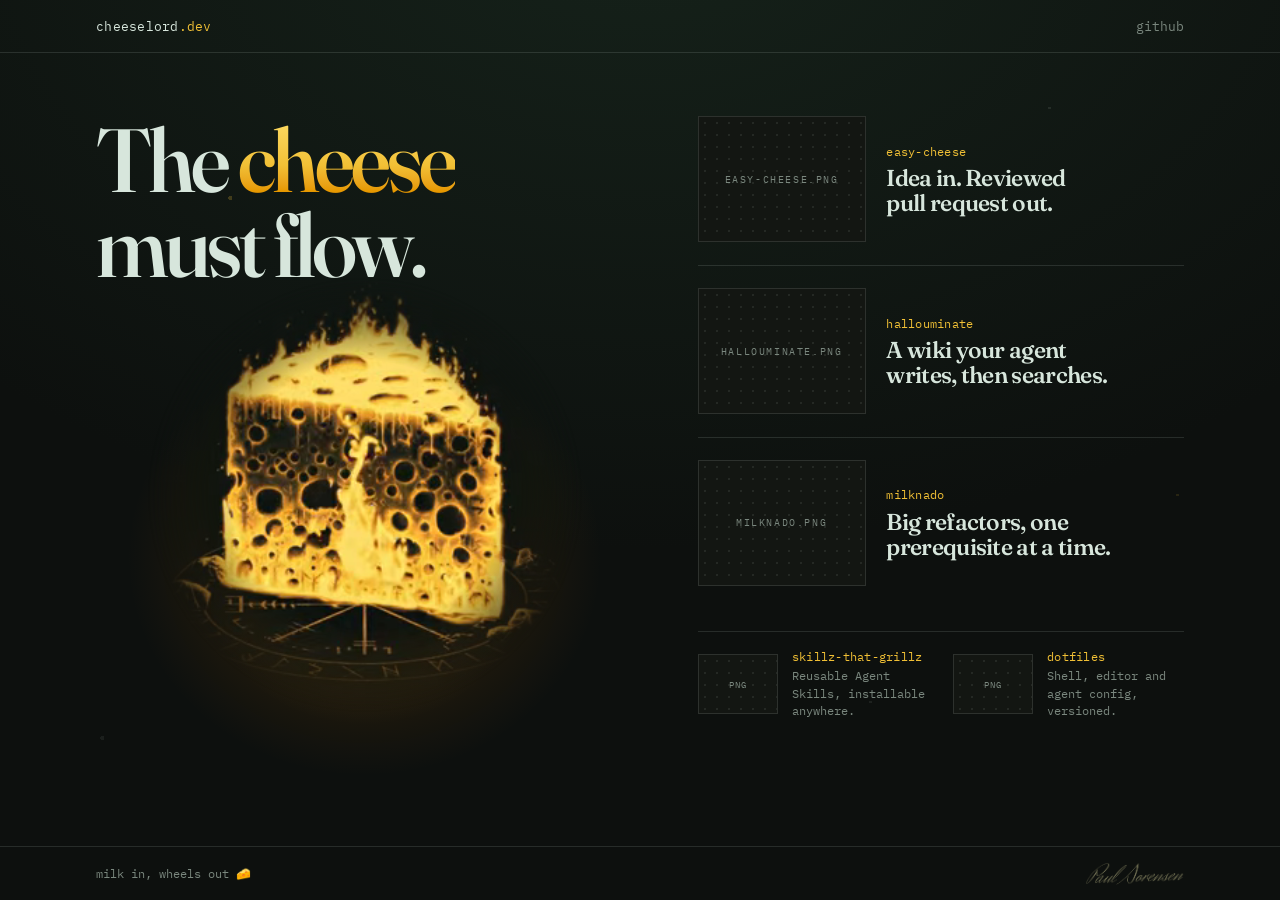
==== commit fb612db7: "design: sign in Herr Von Muellerhoff, smaller, with the name in alt text Co-Authored-By: Claude Fabl" ====
--- a/index.html
+++ b/index.html
@@ -99,7 +99,7 @@
   </div>
 </main>
 <footer>
-  <div class="wrap"><span>milk in, wheels out 🧀</span><img class="signature" src="assets/signature.png" alt="" width="343" height="77"></div>
+  <div class="wrap"><span>milk in, wheels out 🧀</span><img class="signature" src="assets/signature.png" alt="Paul Sorensen" width="871" height="212"></div>
 </footer>
 <script>
   if (matchMedia("(prefers-reduced-motion: reduce)").matches) {
--- a/styles/site.css
+++ b/styles/site.css
@@ -139,14 +139,19 @@
 .tile.small:hover .line { color: var(--bone); }
 .tile.small .shot .ph { font-size: 0.55rem; letter-spacing: 0.12em; }
 
-/* the signature: Zapfino pre-rendered to an image asset so the one-font-pair
-   invariant holds without shipping a third face */
+/* the signature: Herr Von Muellerhoff pre-rendered to an image asset so the
+   one-font-pair invariant holds without shipping a third face. The alt text
+   carries the name for search; the image itself stays small and faint,
+   warmed toward the gold, and tilted the way a hand leaves it. */
+footer .wrap { align-items: center; }
 .signature {
-  block-size: 2.1rem;
+  block-size: 1.5rem;
   inline-size: auto;
-  margin-block: -0.4rem;
-  opacity: 0.36;
-  transform: rotate(-1deg);
+  margin-block: -0.2rem;
+  opacity: 0.42;
+  filter: sepia(0.6) saturate(1.4);
+  transform: rotate(-2deg) translateY(0.05rem);
+  transform-origin: left center;
   user-select: none;
 }
 
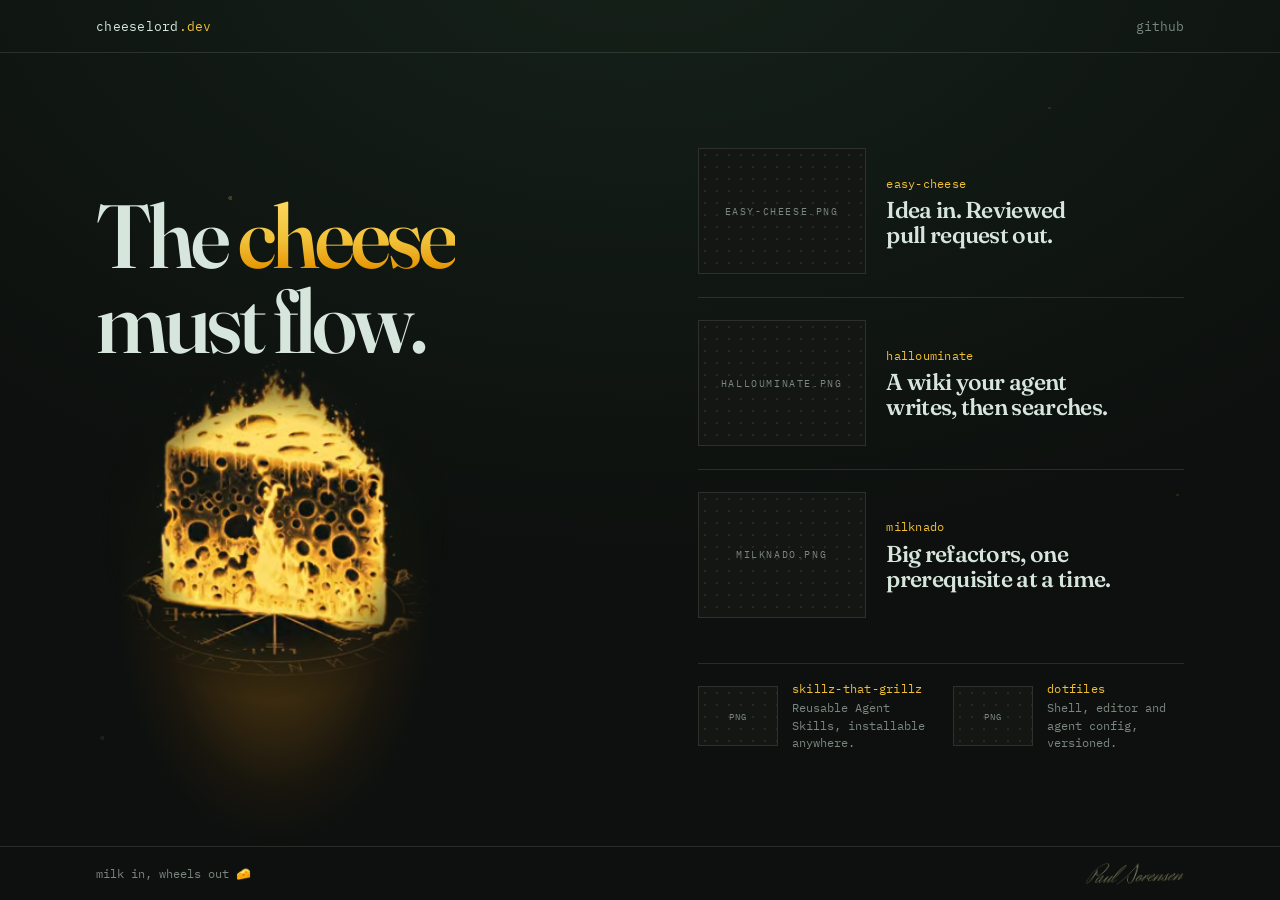
==== commit c8306e92: "fix(site): stack the stage on narrow screens and center a smaller ember The site's main .stage rule " ====
--- a/index.html
+++ b/index.html
@@ -31,7 +31,7 @@
   <div class="wrap stage">
 
     <section class="altar" aria-label="Intro">
-      <h1>The <em>cheese</em> must flow.</h1>
+      <h1>The <em>cheese</em><br> must flow.</h1>
       <div class="ember-box">
         <video class="ember" width="320" height="320" autoplay muted loop playsinline
                poster="cheeselord-still.jpg" role="img" aria-label="The Cheese Lord: a block of cheese burning atop a runic sigil">
--- a/styles/site.css
+++ b/styles/site.css
@@ -12,9 +12,14 @@
   --flame: oklch(66% 0.17 60);
 }
 
-/* the page is a column so the footer sits at the bottom of a short viewport */
+/* the page is a column so the footer sits at the bottom of a short viewport.
+   The footer drops the package's top margin so the stage's own symmetric
+   padding is the only space between header and footer, and the stage's
+   contents center on the true midpoint between them. main clips sideways
+   so the altar's glow never widens a phone viewport. */
 body { display: flex; flex-direction: column; }
-main { flex: 1; display: flex; }
+main { flex: 1; display: flex; overflow-x: clip; }
+footer { margin-block-start: 0; }
 
 /* header: the package's brand, plus one quiet link */
 .top { color: var(--dim); text-decoration: none; }
@@ -29,9 +34,12 @@
   padding-block: 2.5rem;
 }
 
-/* the altar: the headline standing over the burning wheel */
+/* the altar: the headline standing over the burning wheel. It shrinks to its
+   widest line (the <br> in the h1 sets that line), so the wheel and its glow
+   center under the words, not under the empty half of the column. */
 .altar {
   position: relative;
+  justify-self: start;
   display: grid;
   align-content: center;
   gap: 0.5rem;
@@ -58,7 +66,7 @@
 }
 .ember-box { display: grid; place-items: center; margin-block-start: -1.5rem; }
 .ember {
-  inline-size: min(28rem, 100%);
+  inline-size: min(22.4rem, 100%);
   height: auto;
   display: block;
   user-select: none;
@@ -155,11 +163,13 @@
   user-select: none;
 }
 
+/* narrow: one column, the altar over the shelf, both centered. The stage rule
+   above outranks the package's own one-column breakpoint, so restate it here. */
 @media (max-width: 56rem) {
-  main .stage { padding-block: 2rem; }
-  .altar { text-align: center; }
+  main .stage { grid-template-columns: 1fr; padding-block: 2rem; }
+  .altar { justify-self: center; text-align: center; }
   .ember-box { margin-block-start: -0.5rem; }
-  .ember { inline-size: min(18rem, 80%); }
+  .ember { inline-size: min(14.4rem, 64%); }
 }
 @media (max-width: 30rem) {
   .tile { grid-template-columns: 1fr; gap: 0.8rem; }
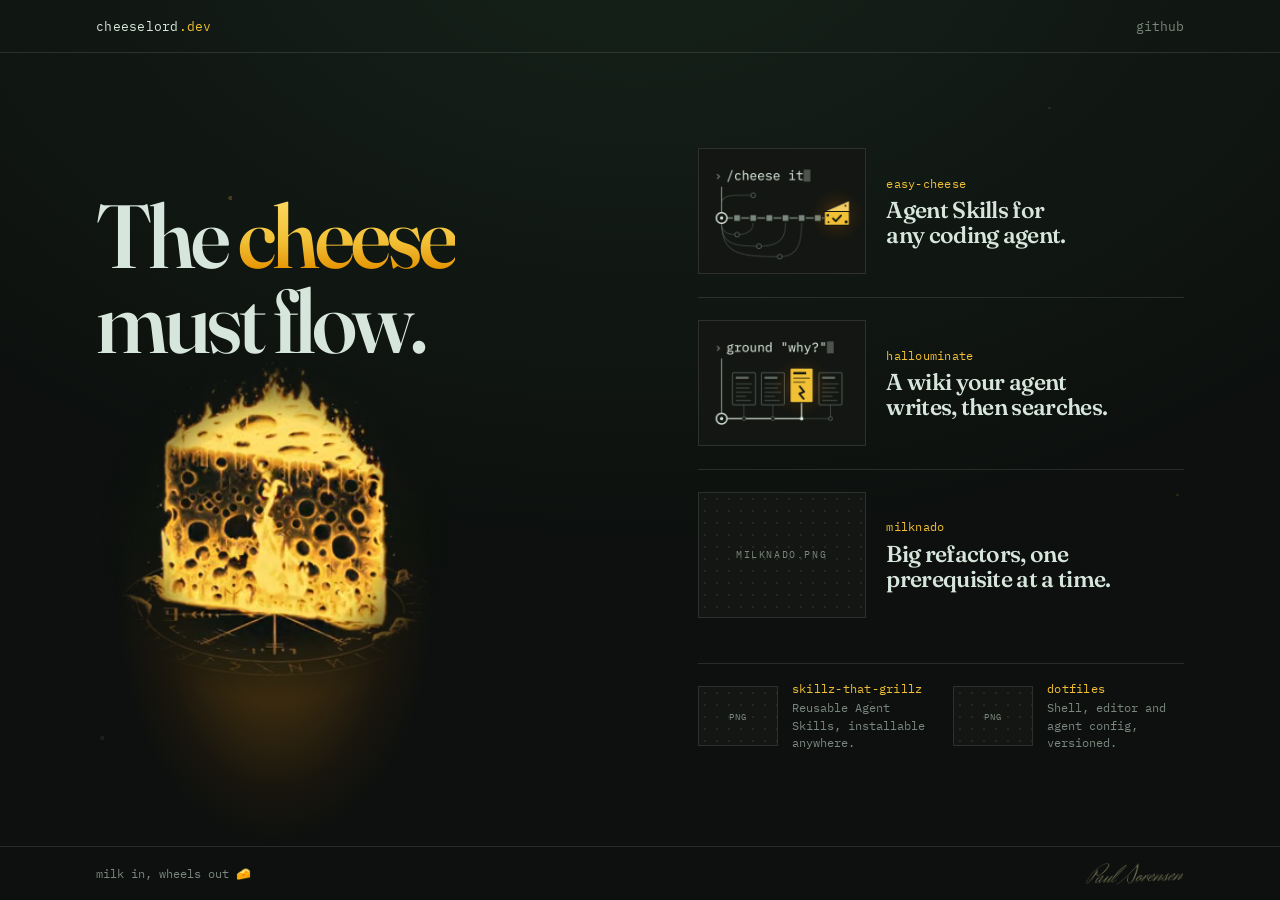
==== commit 771ee0cf: "feat(site): add easy-cheese and hallouminate tile images easy-cheese redraws its README flow diagram" ====
--- a/index.html
+++ b/index.html
@@ -49,7 +49,7 @@
         </figure>
         <span class="about">
           <span class="name">easy-cheese</span>
-          <h2>Idea in. Reviewed pull request out.</h2>
+          <h2>Agent Skills for any coding agent.</h2>
         </span>
       </a>
       <a class="tile" href="/hallouminate">
